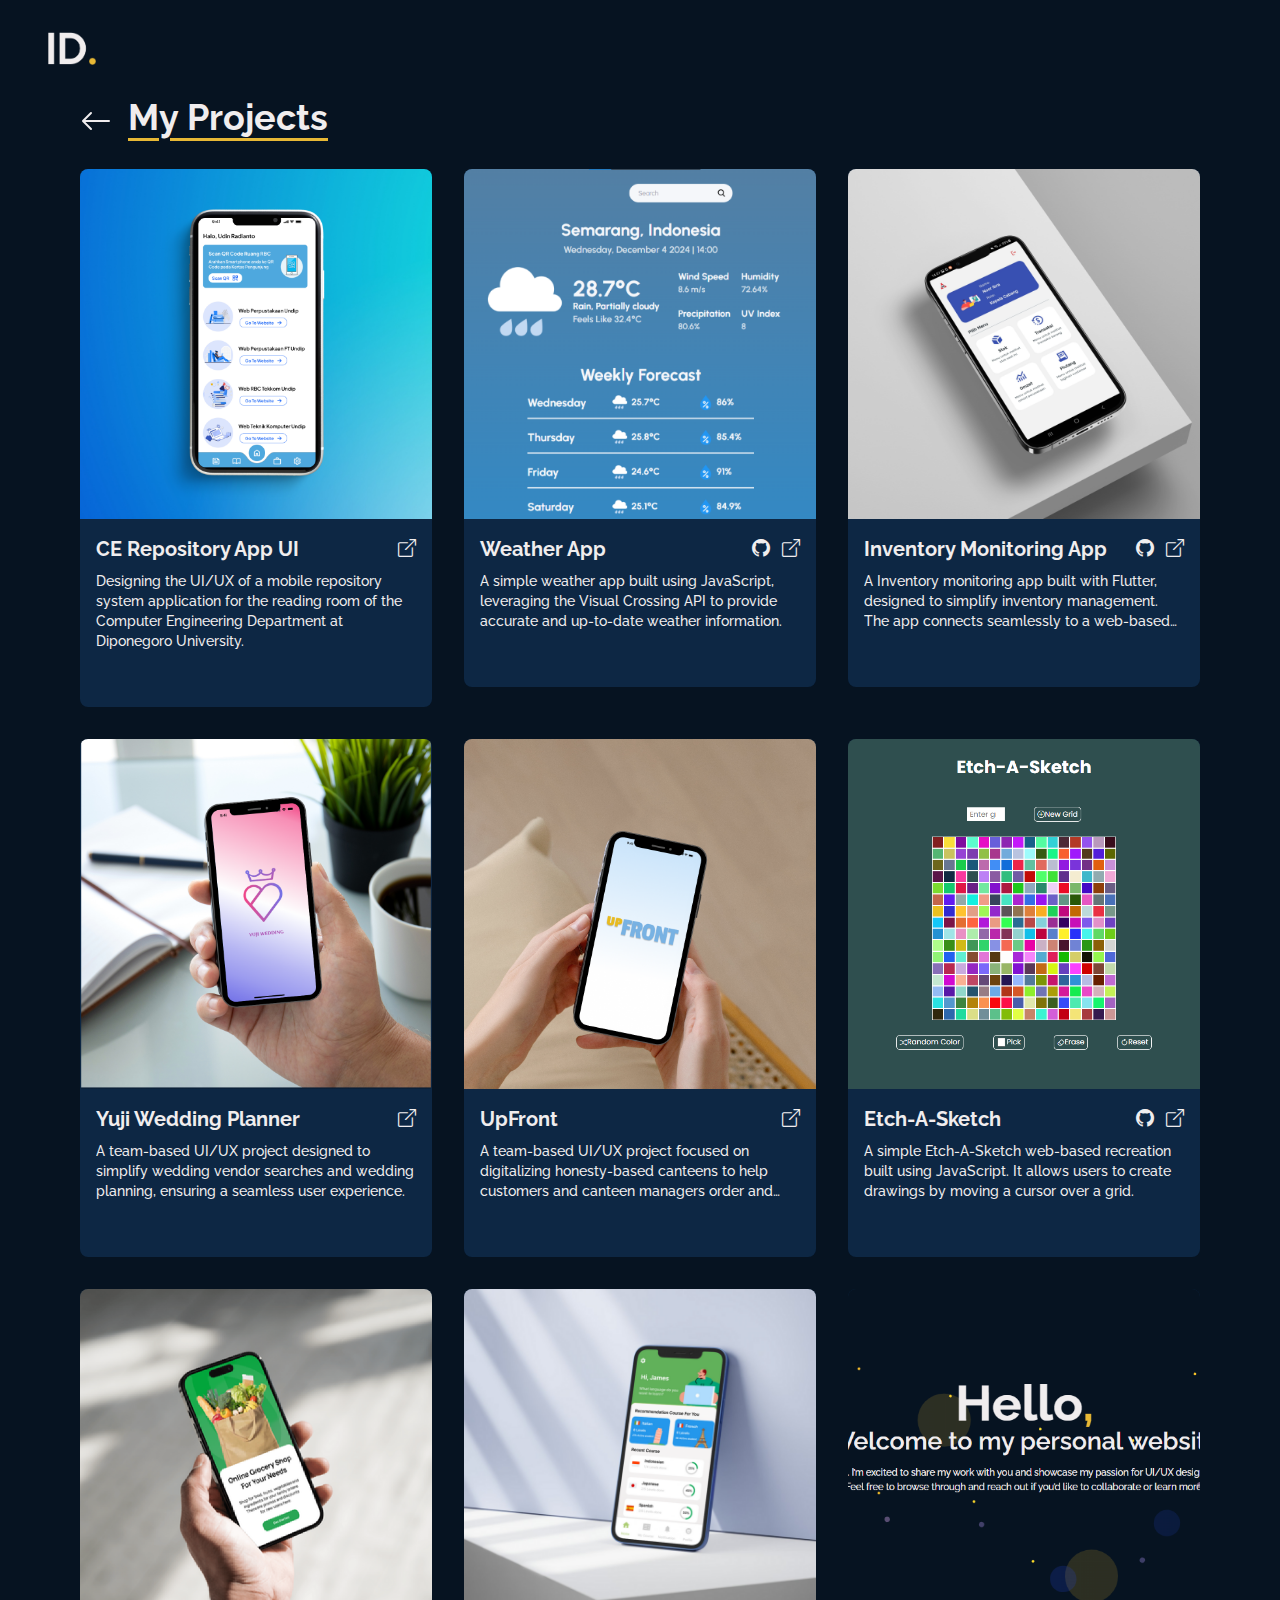
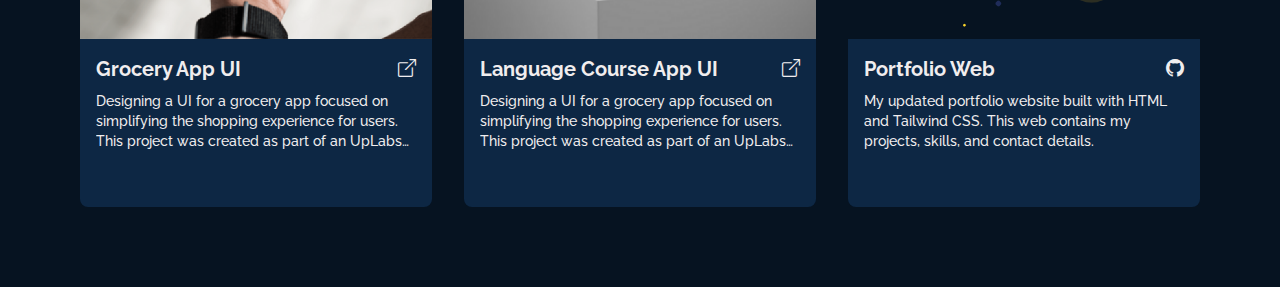
==== projects.html @ 94dba453 "First Commit" ====
<!DOCTYPE html>
<html lang="en">
  <head>
    <meta charset="UTF-8" />
    <meta name="viewport" content="width=device-width, initial-scale=1.0" />
    <title>Ivan D Portfolio</title>
    <link rel="stylesheet" href="output.css" />
    <link rel="icon" type="image/png" sizes="32x32" href="./img/favicon.ico" />
    <link
      rel="stylesheet"
      href="https://cdn.jsdelivr.net/npm/bootstrap-icons@1.11.3/font/bootstrap-icons.min.css"
    />
  </head>
  <body class="bg-black-pearl text-sm md:text-lg font-raleway mb-20 p-0">
    <header class="pt-8 pb-8 pl-12 pr-12 bg-transparent">
      <a href="template.html"
        ><img src="./img/logo.png" width="48" height="48" alt=""
      /></a>
    </header>
    <main>
      <div class="flex flex-col justify-center text-white mx-6 sm:mx-20">
        <div class="flex flex-wrap gap-4">
          <a href="template.html">
            <svg
              xmlns="http://www.w3.org/2000/svg"
              width="30"
              height="30"
              fill="currentColor"
              class="bi bi-arrow-left mt-2 hover:fill-yellow-default w-5 h-5 sm:w-8 sm:h-8"
              viewBox="0 0 16 16"
            >
              <path
                fill-rule="evenodd"
                d="M15 8a.5.5 0 0 0-.5-.5H2.707l3.147-3.146a.5.5 0 1 0-.708-.708l-4 4a.5.5 0 0 0 0 .708l4 4a.5.5 0 0 0 .708-.708L2.707 8.5H14.5A.5.5 0 0 0 15 8"
              />
            </svg>
          </a>
          <h2
            class="text-2xl md:text-4xl font-bold underline underline-offset-[6px] md:underline-offset-8 decoration-yellow-default text-start mb-8"
          >
            My Projects
          </h2>
        </div>
        <div class="grid grid-cols-autofill gap-8" id="projects-layout">
          <div
            class="bg-blue-pearl rounded-lg flex flex-col min-w-fit h-fit transform transition duration-300 hover:scale-110"
            id="projects-box"
          >
            <img
              src="img/repository.png"
              alt=""
              class="w-full h-[350px] object-cover block rounded-t-lg"
            />
            <div class="p-4" id="info">
              <div class="flex flex-row justify-between">
                <h3 class="text-xl font-bold mb-2">CE Repository App UI</h3>
                <a href="https://tinyurl.com/bdhr8zuj" target="_blank"
                  ><i class="bi bi-box-arrow-up-right"></i
                ></a>
              </div>
              <p class="text-sm font-medium line-clamp-4 mb-4">
                Designing the UI/UX of a mobile repository system application
                for the reading room of the Computer Engineering Department at
                Diponegoro University.
              </p>
              <div class="flex flex-wrap justify-start gap-2">
                <img
                  src="https://img.shields.io/badge/Figma-F24E1E?style=for-the-badge&logo=figma&logoColor=white"
                  alt=""
                  class="h-6"
                />
              </div>
            </div>
          </div>
          <div
            class="bg-blue-pearl rounded-lg flex flex-col min-w-fit h-fit transform transition duration-300 hover:scale-110"
            id="projects-box"
          >
            <img
              src="img/weather_app.png"
              alt=""
              class="w-full h-[350px] object-cover block rounded-t-lg"
            />
            <div class="p-4" id="info">
              <div class="flex flex-row justify-between">
                <h3 class="text-xl font-bold mb-2">Weather App</h3>
                <div class="flex flex-wrap justify-end gap-3">
                  <a
                    href="https://github.com/ivand38/js-weather-app"
                    target="_blank"
                    ><i class="bi bi-github"></i
                  ></a>
                  <a
                    href="https://ivand38.github.io/js-weather-app/"
                    target="_blank"
                    ><i class="bi bi-box-arrow-up-right"></i
                  ></a>
                </div>
              </div>
              <p class="text-sm font-medium line-clamp-4 mb-4">
                A simple weather app built using JavaScript, leveraging the
                Visual Crossing API to provide accurate and up-to-date weather
                information.
              </p>
              <div class="flex flex-wrap justify-start gap-2">
                <img
                  src="https://img.shields.io/badge/HTML-e34c26?style=for-the-badge&logo=html5&logoColor=white"
                  alt=""
                  class="h-6"
                />
                <img
                  src="https://img.shields.io/badge/Tailwind-06B6D4?style=for-the-badge&logo=tailwind-css&logoColor=white"
                  alt=""
                  class="h-6"
                />
                <img
                  src="https://img.shields.io/badge/JavaScript-323330?style=for-the-badge&logo=javascript&logoColor=F7DF1E"
                  alt=""
                  class="h-6"
                />
              </div>
            </div>
          </div>
          <div
            class="bg-blue-pearl rounded-lg flex flex-col min-w-fit h-fit transform transition duration-300 hover:scale-110"
            id="projects-box"
          >
            <img
              src="img/stock.png"
              alt=""
              class="w-full h-[350px] object-cover block rounded-t-lg"
            />
            <div class="p-4" id="info">
              <div class="flex flex-row justify-between">
                <h3 class="text-xl font-bold mb-2">Inventory Monitoring App</h3>
                <div class="flex flex-wrap justify-end gap-3">
                  <a
                    href="https://github.com/ivand38/SMP_Pemantauan_Stok"
                    target="_blank"
                    ><i class="bi bi-github"></i
                  ></a>
                  <a
                    href="https://www.youtube.com/watch?v=ihWldqCm1bw"
                    target="_blank"
                    ><i class="bi bi-box-arrow-up-right"></i
                  ></a>
                </div>
              </div>
              <p class="text-sm font-medium line-clamp-3 mb-4">
                A Inventory monitoring app built with Flutter, designed to
                simplify inventory management. The app connects seamlessly to a
                web-based API.
              </p>
              <div class="flex flex-row justify-between">
                <div class="flex flex-row gap-2">
                  <img
                    src="https://img.shields.io/badge/Flutter-02569B?style=for-the-badge&logo=flutter&logoColor=white"
                    alt=""
                    class="h-6"
                  />
                </div>
              </div>
            </div>
          </div>
          <div
            class="bg-blue-pearl rounded-lg flex flex-col min-w-fit h-fit transform transition duration-300 hover:scale-110"
            id="projects-box"
          >
            <img
              src="img/yuji.png"
              alt=""
              class="w-full h-[350px] object-cover block rounded-t-lg"
            />
            <div class="p-4" id="info">
              <div class="flex flex-row justify-between">
                <h3 class="text-xl font-bold mb-2">Yuji Wedding Planner</h3>
                <a href="https://tinyurl.com/mvcdhwk4" target="_blank"
                  ><i class="bi bi-box-arrow-up-right"></i
                ></a>
              </div>
              <p class="text-sm font-medium line-clamp-3 mb-4">
                A team-based UI/UX project designed to simplify wedding vendor
                searches and wedding planning, ensuring a seamless user
                experience.
              </p>
              <div class="flex flex-wrap justify-start gap-2">
                <img
                  src="https://img.shields.io/badge/Figma-F24E1E?style=for-the-badge&logo=figma&logoColor=white"
                  alt=""
                  class="h-6"
                />
              </div>
            </div>
          </div>
          <div
            class="bg-blue-pearl rounded-lg flex flex-col min-w-fit h-fit transform transition duration-300 hover:scale-110"
            id="projects-box"
          >
            <img
              src="img/upfront.png"
              alt=""
              class="w-full h-[350px] object-cover block rounded-t-lg"
            />
            <div class="p-4" id="info">
              <div class="flex flex-row justify-between">
                <h3 class="text-xl font-bold mb-2">UpFront</h3>
                <a href="https://tinyurl.com/px4zyztt" target="_blank"
                  ><i class="bi bi-box-arrow-up-right"></i
                ></a>
              </div>
              <p class="text-sm font-medium line-clamp-3 mb-4">
                A team-based UI/UX project focused on digitalizing honesty-based
                canteens to help customers and canteen managers order and manage
                the canteen.
              </p>
              <div class="flex flex-wrap justify-start gap-2">
                <img
                  src="https://img.shields.io/badge/Figma-F24E1E?style=for-the-badge&logo=figma&logoColor=white"
                  alt=""
                  class="h-6"
                />
              </div>
            </div>
          </div>
          <div
            class="bg-blue-pearl rounded-lg flex flex-col min-w-fit h-fit transform transition duration-300 hover:scale-110"
            id="projects-box"
          >
            <img
              src="img/etch-sketch.png"
              alt=""
              class="w-full h-[350px] object-cover block rounded-t-lg"
            />
            <div class="p-4" id="info">
              <div class="flex flex-row justify-between">
                <h3 class="text-xl font-bold mb-2">Etch-A-Sketch</h3>
                <div class="flex flex-wrap justify-end gap-3">
                  <a
                    href="https://github.com/ivand38/js-etch-a-sketch"
                    target="_blank"
                    ><i class="bi bi-github"></i
                  ></a>
                  <a
                    href="https://ivand38.github.io/js-etch-a-sketch/"
                    target="_blank"
                    ><i class="bi bi-box-arrow-up-right"></i
                  ></a>
                </div>
              </div>
              <p class="text-sm font-medium line-clamp-3 mb-4">
                A simple Etch-A-Sketch web-based recreation built using
                JavaScript. It allows users to create drawings by moving a
                cursor over a grid.
              </p>
              <div class="flex flex-wrap justify-start gap-2">
                <img
                  src="https://img.shields.io/badge/HTML-e34c26?style=for-the-badge&logo=html5&logoColor=white"
                  alt=""
                  class="h-6"
                />
                <img
                  src="https://img.shields.io/badge/CSS-563d7c?&style=for-the-badge&logo=css3&logoColor=white"
                  alt=""
                  class="h-6"
                />
                <img
                  src="https://img.shields.io/badge/JavaScript-323330?style=for-the-badge&logo=javascript&logoColor=F7DF1E"
                  alt=""
                  class="h-6"
                />
              </div>
            </div>
          </div>
          <div
            class="bg-blue-pearl rounded-lg flex flex-col min-w-fit h-fit transform transition duration-300 hover:scale-110"
            id="projects-box"
          >
            <img
              src="img/grocery.png"
              alt=""
              class="w-full h-[350px] object-cover block rounded-t-lg"
            />
            <div class="p-4" id="info">
              <div class="flex flex-row justify-between">
                <h3 class="text-xl font-bold mb-2">Grocery App UI</h3>
                <a href="https://tinyurl.com/3nmecbmp" target="_blank"
                  ><i class="bi bi-box-arrow-up-right"></i
                ></a>
              </div>
              <p class="text-sm font-medium line-clamp-3 mb-4">
                Designing a UI for a grocery app focused on simplifying the
                shopping experience for users. This project was created as part
                of an UpLabs Challenge.
              </p>
              <div class="flex flex-wrap justify-start gap-2">
                <img
                  src="https://img.shields.io/badge/Figma-F24E1E?style=for-the-badge&logo=figma&logoColor=white"
                  alt=""
                  class="h-6"
                />
              </div>
            </div>
          </div>
          <div
            class="bg-blue-pearl rounded-lg flex flex-col min-w-fit h-fit transform transition duration-300 hover:scale-110"
            id="projects-box"
          >
            <img
              src="img/lang-course.png"
              alt=""
              class="w-full h-[350px] object-cover block rounded-t-lg"
            />
            <div class="p-4" id="info">
              <div class="flex flex-row justify-between">
                <h3 class="text-xl font-bold mb-2">Language Course App UI</h3>
                <a href="https://tinyurl.com/ycxbpkht" target="_blank"
                  ><i class="bi bi-box-arrow-up-right"></i
                ></a>
              </div>
              <p class="text-sm font-medium line-clamp-3 mb-4">
                Designing a UI for a grocery app focused on simplifying the
                shopping experience for users. This project was created as part
                of an UpLabs Challenge.
              </p>
              <div class="flex flex-wrap justify-start gap-2">
                <img
                  src="https://img.shields.io/badge/Figma-F24E1E?style=for-the-badge&logo=figma&logoColor=white"
                  alt=""
                  class="h-6"
                />
              </div>
            </div>
          </div>
          <div
            class="bg-blue-pearl rounded-lg flex flex-col min-w-fit h-fit transform transition duration-300 hover:scale-110"
            id="projects-box"
          >
            <img
              src="img/portfolio.png"
              alt=""
              class="w-full h-[350px] object-cover block rounded-t-lg"
            />
            <div class="p-4" id="info">
              <div class="flex flex-row justify-between">
                <h3 class="text-xl font-bold mb-2">Portfolio Web</h3>
                <div class="flex flex-wrap justify-end gap-3">
                  <a href="https://github.com/ivand38/portfolio" target="_blank"
                    ><i class="bi bi-github"></i
                  ></a>
                </div>
              </div>
              <p class="text-sm font-medium line-clamp-4 mb-4">
                My updated portfolio website built with HTML and Tailwind CSS.
                This web contains my projects, skills, and contact details.
              </p>
              <div class="flex flex-wrap justify-start gap-2">
                <img
                  src="https://img.shields.io/badge/HTML-e34c26?style=for-the-badge&logo=html5&logoColor=white"
                  alt=""
                  class="h-6"
                />
                <img
                  src="https://img.shields.io/badge/Tailwind-06B6D4?style=for-the-badge&logo=tailwind-css&logoColor=white"
                  alt=""
                  class="h-6"
                />
              </div>
            </div>
          </div>
        </div>
      </div>
    </main>
  </body>
</html>
---- output.css ----
@font-face {
  /* https://fonts.google.com/specimen/Montserrat */

  font-family: "Raleway";

  src: url(./font/Raleway.ttf) format("TrueType");
}

*, ::before, ::after {
  --tw-border-spacing-x: 0;
  --tw-border-spacing-y: 0;
  --tw-translate-x: 0;
  --tw-translate-y: 0;
  --tw-rotate: 0;
  --tw-skew-x: 0;
  --tw-skew-y: 0;
  --tw-scale-x: 1;
  --tw-scale-y: 1;
  --tw-pan-x:  ;
  --tw-pan-y:  ;
  --tw-pinch-zoom:  ;
  --tw-scroll-snap-strictness: proximity;
  --tw-gradient-from-position:  ;
  --tw-gradient-via-position:  ;
  --tw-gradient-to-position:  ;
  --tw-ordinal:  ;
  --tw-slashed-zero:  ;
  --tw-numeric-figure:  ;
  --tw-numeric-spacing:  ;
  --tw-numeric-fraction:  ;
  --tw-ring-inset:  ;
  --tw-ring-offset-width: 0px;
  --tw-ring-offset-color: #fff;
  --tw-ring-color: rgb(59 130 246 / 0.5);
  --tw-ring-offset-shadow: 0 0 #0000;
  --tw-ring-shadow: 0 0 #0000;
  --tw-shadow: 0 0 #0000;
  --tw-shadow-colored: 0 0 #0000;
  --tw-blur:  ;
  --tw-brightness:  ;
  --tw-contrast:  ;
  --tw-grayscale:  ;
  --tw-hue-rotate:  ;
  --tw-invert:  ;
  --tw-saturate:  ;
  --tw-sepia:  ;
  --tw-drop-shadow:  ;
  --tw-backdrop-blur:  ;
  --tw-backdrop-brightness:  ;
  --tw-backdrop-contrast:  ;
  --tw-backdrop-grayscale:  ;
  --tw-backdrop-hue-rotate:  ;
  --tw-backdrop-invert:  ;
  --tw-backdrop-opacity:  ;
  --tw-backdrop-saturate:  ;
  --tw-backdrop-sepia:  ;
  --tw-contain-size:  ;
  --tw-contain-layout:  ;
  --tw-contain-paint:  ;
  --tw-contain-style:  ;
}

::backdrop {
  --tw-border-spacing-x: 0;
  --tw-border-spacing-y: 0;
  --tw-translate-x: 0;
  --tw-translate-y: 0;
  --tw-rotate: 0;
  --tw-skew-x: 0;
  --tw-skew-y: 0;
  --tw-scale-x: 1;
  --tw-scale-y: 1;
  --tw-pan-x:  ;
  --tw-pan-y:  ;
  --tw-pinch-zoom:  ;
  --tw-scroll-snap-strictness: proximity;
  --tw-gradient-from-position:  ;
  --tw-gradient-via-position:  ;
  --tw-gradient-to-position:  ;
  --tw-ordinal:  ;
  --tw-slashed-zero:  ;
  --tw-numeric-figure:  ;
  --tw-numeric-spacing:  ;
  --tw-numeric-fraction:  ;
  --tw-ring-inset:  ;
  --tw-ring-offset-width: 0px;
  --tw-ring-offset-color: #fff;
  --tw-ring-color: rgb(59 130 246 / 0.5);
  --tw-ring-offset-shadow: 0 0 #0000;
  --tw-ring-shadow: 0 0 #0000;
  --tw-shadow: 0 0 #0000;
  --tw-shadow-colored: 0 0 #0000;
  --tw-blur:  ;
  --tw-brightness:  ;
  --tw-contrast:  ;
  --tw-grayscale:  ;
  --tw-hue-rotate:  ;
  --tw-invert:  ;
  --tw-saturate:  ;
  --tw-sepia:  ;
  --tw-drop-shadow:  ;
  --tw-backdrop-blur:  ;
  --tw-backdrop-brightness:  ;
  --tw-backdrop-contrast:  ;
  --tw-backdrop-grayscale:  ;
  --tw-backdrop-hue-rotate:  ;
  --tw-backdrop-invert:  ;
  --tw-backdrop-opacity:  ;
  --tw-backdrop-saturate:  ;
  --tw-backdrop-sepia:  ;
  --tw-contain-size:  ;
  --tw-contain-layout:  ;
  --tw-contain-paint:  ;
  --tw-contain-style:  ;
}

/* ! tailwindcss v3.4.14 | MIT License | https://tailwindcss.com */

/*
1. Prevent padding and border from affecting element width. (https://github.com/mozdevs/cssremedy/issues/4)
2. Allow adding a border to an element by just adding a border-width. (https://github.com/tailwindcss/tailwindcss/pull/116)
*/

*,
::before,
::after {
  box-sizing: border-box;
  /* 1 */
  border-width: 0;
  /* 2 */
  border-style: solid;
  /* 2 */
  border-color: currentColor;
  /* 2 */
}

::before,
::after {
  --tw-content: '';
}

/*
1. Use a consistent sensible line-height in all browsers.
2. Prevent adjustments of font size after orientation changes in iOS.
3. Use a more readable tab size.
4. Use the user's configured `sans` font-family by default.
5. Use the user's configured `sans` font-feature-settings by default.
6. Use the user's configured `sans` font-variation-settings by default.
7. Disable tap highlights on iOS
*/

html,
:host {
  line-height: 1.5;
  /* 1 */
  -webkit-text-size-adjust: 100%;
  /* 2 */
  -moz-tab-size: 4;
  /* 3 */
  -o-tab-size: 4;
     tab-size: 4;
  /* 3 */
  font-family: ui-sans-serif, system-ui, sans-serif, "Apple Color Emoji", "Segoe UI Emoji", "Segoe UI Symbol", "Noto Color Emoji";
  /* 4 */
  font-feature-settings: normal;
  /* 5 */
  font-variation-settings: normal;
  /* 6 */
  -webkit-tap-highlight-color: transparent;
  /* 7 */
}

/*
1. Remove the margin in all browsers.
2. Inherit line-height from `html` so users can set them as a class directly on the `html` element.
*/

body {
  margin: 0;
  /* 1 */
  line-height: inherit;
  /* 2 */
}

/*
1. Add the correct height in Firefox.
2. Correct the inheritance of border color in Firefox. (https://bugzilla.mozilla.org/show_bug.cgi?id=190655)
3. Ensure horizontal rules are visible by default.
*/

hr {
  height: 0;
  /* 1 */
  color: inherit;
  /* 2 */
  border-top-width: 1px;
  /* 3 */
}

/*
Add the correct text decoration in Chrome, Edge, and Safari.
*/

abbr:where([title]) {
  -webkit-text-decoration: underline dotted;
          text-decoration: underline dotted;
}

/*
Remove the default font size and weight for headings.
*/

h1,
h2,
h3,
h4,
h5,
h6 {
  font-size: inherit;
  font-weight: inherit;
}

/*
Reset links to optimize for opt-in styling instead of opt-out.
*/

a {
  color: inherit;
  text-decoration: inherit;
}

/*
Add the correct font weight in Edge and Safari.
*/

b,
strong {
  font-weight: bolder;
}

/*
1. Use the user's configured `mono` font-family by default.
2. Use the user's configured `mono` font-feature-settings by default.
3. Use the user's configured `mono` font-variation-settings by default.
4. Correct the odd `em` font sizing in all browsers.
*/

code,
kbd,
samp,
pre {
  font-family: ui-monospace, SFMono-Regular, Menlo, Monaco, Consolas, "Liberation Mono", "Courier New", monospace;
  /* 1 */
  font-feature-settings: normal;
  /* 2 */
  font-variation-settings: normal;
  /* 3 */
  font-size: 1em;
  /* 4 */
}

/*
Add the correct font size in all browsers.
*/

small {
  font-size: 80%;
}

/*
Prevent `sub` and `sup` elements from affecting the line height in all browsers.
*/

sub,
sup {
  font-size: 75%;
  line-height: 0;
  position: relative;
  vertical-align: baseline;
}

sub {
  bottom: -0.25em;
}

sup {
  top: -0.5em;
}

/*
1. Remove text indentation from table contents in Chrome and Safari. (https://bugs.chromium.org/p/chromium/issues/detail?id=999088, https://bugs.webkit.org/show_bug.cgi?id=201297)
2. Correct table border color inheritance in all Chrome and Safari. (https://bugs.chromium.org/p/chromium/issues/detail?id=935729, https://bugs.webkit.org/show_bug.cgi?id=195016)
3. Remove gaps between table borders by default.
*/

table {
  text-indent: 0;
  /* 1 */
  border-color: inherit;
  /* 2 */
  border-collapse: collapse;
  /* 3 */
}

/*
1. Change the font styles in all browsers.
2. Remove the margin in Firefox and Safari.
3. Remove default padding in all browsers.
*/

button,
input,
optgroup,
select,
textarea {
  font-family: inherit;
  /* 1 */
  font-feature-settings: inherit;
  /* 1 */
  font-variation-settings: inherit;
  /* 1 */
  font-size: 100%;
  /* 1 */
  font-weight: inherit;
  /* 1 */
  line-height: inherit;
  /* 1 */
  letter-spacing: inherit;
  /* 1 */
  color: inherit;
  /* 1 */
  margin: 0;
  /* 2 */
  padding: 0;
  /* 3 */
}

/*
Remove the inheritance of text transform in Edge and Firefox.
*/

button,
select {
  text-transform: none;
}

/*
1. Correct the inability to style clickable types in iOS and Safari.
2. Remove default button styles.
*/

button,
input:where([type='button']),
input:where([type='reset']),
input:where([type='submit']) {
  -webkit-appearance: button;
  /* 1 */
  background-color: transparent;
  /* 2 */
  background-image: none;
  /* 2 */
}

/*
Use the modern Firefox focus style for all focusable elements.
*/

:-moz-focusring {
  outline: auto;
}

/*
Remove the additional `:invalid` styles in Firefox. (https://github.com/mozilla/gecko-dev/blob/2f9eacd9d3d995c937b4251a5557d95d494c9be1/layout/style/res/forms.css#L728-L737)
*/

:-moz-ui-invalid {
  box-shadow: none;
}

/*
Add the correct vertical alignment in Chrome and Firefox.
*/

progress {
  vertical-align: baseline;
}

/*
Correct the cursor style of increment and decrement buttons in Safari.
*/

::-webkit-inner-spin-button,
::-webkit-outer-spin-button {
  height: auto;
}

/*
1. Correct the odd appearance in Chrome and Safari.
2. Correct the outline style in Safari.
*/

[type='search'] {
  -webkit-appearance: textfield;
  /* 1 */
  outline-offset: -2px;
  /* 2 */
}

/*
Remove the inner padding in Chrome and Safari on macOS.
*/

::-webkit-search-decoration {
  -webkit-appearance: none;
}

/*
1. Correct the inability to style clickable types in iOS and Safari.
2. Change font properties to `inherit` in Safari.
*/

::-webkit-file-upload-button {
  -webkit-appearance: button;
  /* 1 */
  font: inherit;
  /* 2 */
}

/*
Add the correct display in Chrome and Safari.
*/

summary {
  display: list-item;
}

/*
Removes the default spacing and border for appropriate elements.
*/

blockquote,
dl,
dd,
h1,
h2,
h3,
h4,
h5,
h6,
hr,
figure,
p,
pre {
  margin: 0;
}

fieldset {
  margin: 0;
  padding: 0;
}

legend {
  padding: 0;
}

ol,
ul,
menu {
  list-style: none;
  margin: 0;
  padding: 0;
}

/*
Reset default styling for dialogs.
*/

dialog {
  padding: 0;
}

/*
Prevent resizing textareas horizontally by default.
*/

textarea {
  resize: vertical;
}

/*
1. Reset the default placeholder opacity in Firefox. (https://github.com/tailwindlabs/tailwindcss/issues/3300)
2. Set the default placeholder color to the user's configured gray 400 color.
*/

input::-moz-placeholder, textarea::-moz-placeholder {
  opacity: 1;
  /* 1 */
  color: #9ca3af;
  /* 2 */
}

input::placeholder,
textarea::placeholder {
  opacity: 1;
  /* 1 */
  color: #9ca3af;
  /* 2 */
}

/*
Set the default cursor for buttons.
*/

button,
[role="button"] {
  cursor: pointer;
}

/*
Make sure disabled buttons don't get the pointer cursor.
*/

:disabled {
  cursor: default;
}

/*
1. Make replaced elements `display: block` by default. (https://github.com/mozdevs/cssremedy/issues/14)
2. Add `vertical-align: middle` to align replaced elements more sensibly by default. (https://github.com/jensimmons/cssremedy/issues/14#issuecomment-634934210)
   This can trigger a poorly considered lint error in some tools but is included by design.
*/

img,
svg,
video,
canvas,
audio,
iframe,
embed,
object {
  display: block;
  /* 1 */
  vertical-align: middle;
  /* 2 */
}

/*
Constrain images and videos to the parent width and preserve their intrinsic aspect ratio. (https://github.com/mozdevs/cssremedy/issues/14)
*/

img,
video {
  max-width: 100%;
  height: auto;
}

/* Make elements with the HTML hidden attribute stay hidden by default */

[hidden]:where(:not([hidden="until-found"])) {
  display: none;
}

.absolute {
  position: absolute;
}

.relative {
  position: relative;
}

.inset-0 {
  inset: 0px;
}

.mx-20 {
  margin-left: 5rem;
  margin-right: 5rem;
}

.mx-6 {
  margin-left: 1.5rem;
  margin-right: 1.5rem;
}

.my-8 {
  margin-top: 2rem;
  margin-bottom: 2rem;
}

.mb-16 {
  margin-bottom: 4rem;
}

.mb-2 {
  margin-bottom: 0.5rem;
}

.mb-20 {
  margin-bottom: 5rem;
}

.mb-3 {
  margin-bottom: 0.75rem;
}

.mb-4 {
  margin-bottom: 1rem;
}

.mb-6 {
  margin-bottom: 1.5rem;
}

.mb-8 {
  margin-bottom: 2rem;
}

.mr-2 {
  margin-right: 0.5rem;
}

.mt-16 {
  margin-top: 4rem;
}

.mt-2 {
  margin-top: 0.5rem;
}

.mt-8 {
  margin-top: 2rem;
}

.mt-24 {
  margin-top: 6rem;
}

.mt-28 {
  margin-top: 7rem;
}

.mt-40 {
  margin-top: 10rem;
}

.mt-32 {
  margin-top: 8rem;
}

.line-clamp-3 {
  overflow: hidden;
  display: -webkit-box;
  -webkit-box-orient: vertical;
  -webkit-line-clamp: 3;
}

.line-clamp-4 {
  overflow: hidden;
  display: -webkit-box;
  -webkit-box-orient: vertical;
  -webkit-line-clamp: 4;
}

.block {
  display: block;
}

.flex {
  display: flex;
}

.grid {
  display: grid;
}

.h-6 {
  height: 1.5rem;
}

.h-\[125\%\] {
  height: 125%;
}

.h-\[350px\] {
  height: 350px;
}

.h-auto {
  height: auto;
}

.h-fit {
  height: -moz-fit-content;
  height: fit-content;
}

.h-screen {
  height: 100vh;
}

.h-20 {
  height: 5rem;
}

.h-4 {
  height: 1rem;
}

.h-5 {
  height: 1.25rem;
}

.max-h-fit {
  max-height: -moz-fit-content;
  max-height: fit-content;
}

.w-\[60\%\] {
  width: 60%;
}

.w-full {
  width: 100%;
}

.w-screen {
  width: 100vw;
}

.w-20 {
  width: 5rem;
}

.w-4 {
  width: 1rem;
}

.w-5 {
  width: 1.25rem;
}

.min-w-\[350px\] {
  min-width: 350px;
}

.min-w-fit {
  min-width: -moz-fit-content;
  min-width: fit-content;
}

.max-w-fit {
  max-width: -moz-fit-content;
  max-width: fit-content;
}

.transform {
  transform: translate(var(--tw-translate-x), var(--tw-translate-y)) rotate(var(--tw-rotate)) skewX(var(--tw-skew-x)) skewY(var(--tw-skew-y)) scaleX(var(--tw-scale-x)) scaleY(var(--tw-scale-y));
}

.grid-cols-autofill {
  grid-template-columns: repeat(auto-fill, minmax(min(100%, 350px), 1fr));
}

.flex-row {
  flex-direction: row;
}

.flex-col {
  flex-direction: column;
}

.flex-wrap {
  flex-wrap: wrap;
}

.items-start {
  align-items: flex-start;
}

.items-center {
  align-items: center;
}

.justify-start {
  justify-content: flex-start;
}

.justify-end {
  justify-content: flex-end;
}

.justify-center {
  justify-content: center;
}

.justify-between {
  justify-content: space-between;
}

.gap-2 {
  gap: 0.5rem;
}

.gap-3 {
  gap: 0.75rem;
}

.gap-4 {
  gap: 1rem;
}

.gap-8 {
  gap: 2rem;
}

.overflow-x-hidden {
  overflow-x: hidden;
}

.rounded-lg {
  border-radius: 0.5rem;
}

.rounded-l-lg {
  border-top-left-radius: 0.5rem;
  border-bottom-left-radius: 0.5rem;
}

.rounded-t-lg {
  border-top-left-radius: 0.5rem;
  border-top-right-radius: 0.5rem;
}

.rounded-bl-lg {
  border-bottom-left-radius: 0.5rem;
}

.bg-black-pearl {
  --tw-bg-opacity: 1;
  background-color: rgb(6 19 33 / var(--tw-bg-opacity));
}

.bg-blue-pearl {
  --tw-bg-opacity: 1;
  background-color: rgb(13 39 68 / var(--tw-bg-opacity));
}

.bg-blue-pearl\/80 {
  background-color: rgb(13 39 68 / 0.8);
}

.bg-yellow-default {
  --tw-bg-opacity: 1;
  background-color: rgb(231 184 53 / var(--tw-bg-opacity));
}

.object-cover {
  -o-object-fit: cover;
     object-fit: cover;
}

.p-0 {
  padding: 0px;
}

.p-12 {
  padding: 3rem;
}

.p-4 {
  padding: 1rem;
}

.p-6 {
  padding: 1.5rem;
}

.px-6 {
  padding-left: 1.5rem;
  padding-right: 1.5rem;
}

.px-8 {
  padding-left: 2rem;
  padding-right: 2rem;
}

.py-2 {
  padding-top: 0.5rem;
  padding-bottom: 0.5rem;
}

.py-5 {
  padding-top: 1.25rem;
  padding-bottom: 1.25rem;
}

.pb-8 {
  padding-bottom: 2rem;
}

.pl-12 {
  padding-left: 3rem;
}

.pr-12 {
  padding-right: 3rem;
}

.pt-8 {
  padding-top: 2rem;
}

.text-center {
  text-align: center;
}

.text-justify {
  text-align: justify;
}

.text-start {
  text-align: start;
}

.font-raleway {
  font-family: Raleway, sans-serif;
}

.text-2xl {
  font-size: 1.5rem;
  line-height: 2rem;
}

.text-4xl {
  font-size: 2.25rem;
  line-height: 2.5rem;
}

.text-base {
  font-size: 1rem;
  line-height: 1.5rem;
}

.text-sm {
  font-size: 0.875rem;
  line-height: 1.25rem;
}

.text-xl {
  font-size: 1.25rem;
  line-height: 1.75rem;
}

.text-xs {
  font-size: 0.75rem;
  line-height: 1rem;
}

.text-lg {
  font-size: 1.125rem;
  line-height: 1.75rem;
}

.font-bold {
  font-weight: 700;
}

.font-medium {
  font-weight: 500;
}

.font-semibold {
  font-weight: 600;
}

.text-black-pearl {
  --tw-text-opacity: 1;
  color: rgb(6 19 33 / var(--tw-text-opacity));
}

.text-white {
  --tw-text-opacity: 1;
  color: rgb(240 237 238 / var(--tw-text-opacity));
}

.text-yellow-default {
  --tw-text-opacity: 1;
  color: rgb(231 184 53 / var(--tw-text-opacity));
}

.underline {
  text-decoration-line: underline;
}

.decoration-yellow-default {
  text-decoration-color: #e7b835;
}

.underline-offset-4 {
  text-underline-offset: 4px;
}

.underline-offset-\[10px\] {
  text-underline-offset: 10px;
}

.underline-offset-\[6px\] {
  text-underline-offset: 6px;
}

.transition {
  transition-property: color, background-color, border-color, text-decoration-color, fill, stroke, opacity, box-shadow, transform, filter, -webkit-backdrop-filter;
  transition-property: color, background-color, border-color, text-decoration-color, fill, stroke, opacity, box-shadow, transform, filter, backdrop-filter;
  transition-property: color, background-color, border-color, text-decoration-color, fill, stroke, opacity, box-shadow, transform, filter, backdrop-filter, -webkit-backdrop-filter;
  transition-timing-function: cubic-bezier(0.4, 0, 0.2, 1);
  transition-duration: 150ms;
}

.duration-300 {
  transition-duration: 300ms;
}

.hover\:scale-110:hover {
  --tw-scale-x: 1.1;
  --tw-scale-y: 1.1;
  transform: translate(var(--tw-translate-x), var(--tw-translate-y)) rotate(var(--tw-rotate)) skewX(var(--tw-skew-x)) skewY(var(--tw-skew-y)) scaleX(var(--tw-scale-x)) scaleY(var(--tw-scale-y));
}

.hover\:fill-yellow-default:hover {
  fill: #e7b835;
}

.hover\:text-yellow-default:hover {
  --tw-text-opacity: 1;
  color: rgb(231 184 53 / var(--tw-text-opacity));
}

@media (min-width: 640px) {
  .sm\:mx-20 {
    margin-left: 5rem;
    margin-right: 5rem;
  }

  .sm\:mx-6 {
    margin-left: 1.5rem;
    margin-right: 1.5rem;
  }

  .sm\:mt-16 {
    margin-top: 4rem;
  }

  .sm\:mb-3 {
    margin-bottom: 0.75rem;
  }

  .sm\:mt-32 {
    margin-top: 8rem;
  }

  .sm\:mt-24 {
    margin-top: 6rem;
  }

  .sm\:h-8 {
    height: 2rem;
  }

  .sm\:w-8 {
    width: 2rem;
  }

  .sm\:max-w-screen-sm {
    max-width: 640px;
  }

  .sm\:pt-12 {
    padding-top: 3rem;
  }

  .sm\:text-lg {
    font-size: 1.125rem;
    line-height: 1.75rem;
  }

  .sm\:text-2xl {
    font-size: 1.5rem;
    line-height: 2rem;
  }

  .sm\:text-4xl {
    font-size: 2.25rem;
    line-height: 2.5rem;
  }
}

@media (min-width: 768px) {
  .md\:mx-8 {
    margin-left: 2rem;
    margin-right: 2rem;
  }

  .md\:mb-6 {
    margin-bottom: 1.5rem;
  }

  .md\:mb-8 {
    margin-bottom: 2rem;
  }

  .md\:mt-24 {
    margin-top: 6rem;
  }

  .md\:mt-28 {
    margin-top: 7rem;
  }

  .md\:mt-32 {
    margin-top: 8rem;
  }

  .md\:h-full {
    height: 100%;
  }

  .md\:max-w-screen-md {
    max-width: 768px;
  }

  .md\:px-24 {
    padding-left: 6rem;
    padding-right: 6rem;
  }

  .md\:pt-20 {
    padding-top: 5rem;
  }

  .md\:pt-16 {
    padding-top: 4rem;
  }

  .md\:text-2xl {
    font-size: 1.5rem;
    line-height: 2rem;
  }

  .md\:text-4xl {
    font-size: 2.25rem;
    line-height: 2.5rem;
  }

  .md\:text-5xl {
    font-size: 3rem;
    line-height: 1;
  }

  .md\:text-8xl {
    font-size: 6rem;
    line-height: 1;
  }

  .md\:text-lg {
    font-size: 1.125rem;
    line-height: 1.75rem;
  }

  .md\:text-xl {
    font-size: 1.25rem;
    line-height: 1.75rem;
  }

  .md\:text-6xl {
    font-size: 3.75rem;
    line-height: 1;
  }

  .md\:underline-offset-8 {
    text-underline-offset: 8px;
  }
}

@media (min-width: 1024px) {
  .lg\:mt-24 {
    margin-top: 6rem;
  }

  .lg\:mt-12 {
    margin-top: 3rem;
  }

  .lg\:w-80 {
    width: 20rem;
  }

  .lg\:max-w-screen-lg {
    max-width: 1024px;
  }

  .lg\:flex-row {
    flex-direction: row;
  }

  .lg\:pt-20 {
    padding-top: 5rem;
  }

  .lg\:text-8xl {
    font-size: 6rem;
    line-height: 1;
  }

  .lg\:text-6xl {
    font-size: 3.75rem;
    line-height: 1;
  }

  .lg\:text-5xl {
    font-size: 3rem;
    line-height: 1;
  }
}

@media (min-width: 1280px) {
  .xl\:max-w-screen-xl {
    max-width: 1280px;
  }
}
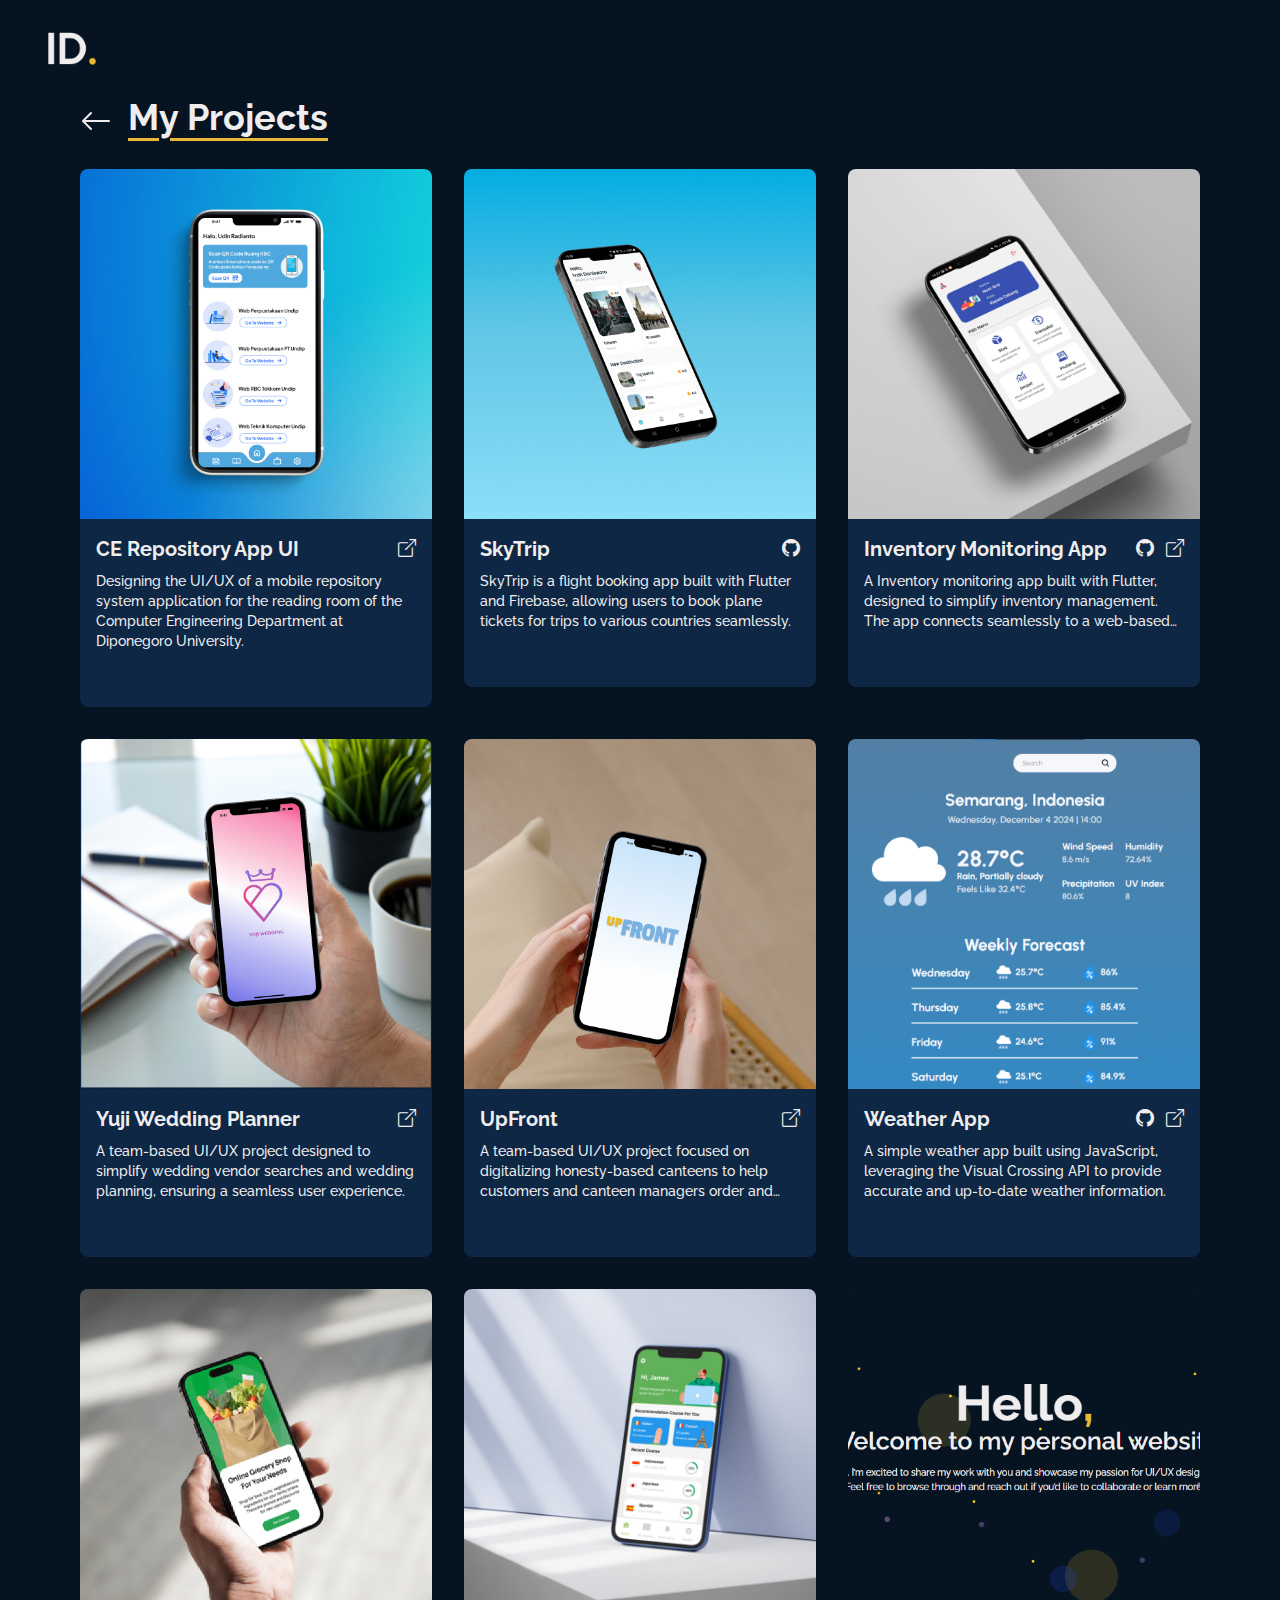
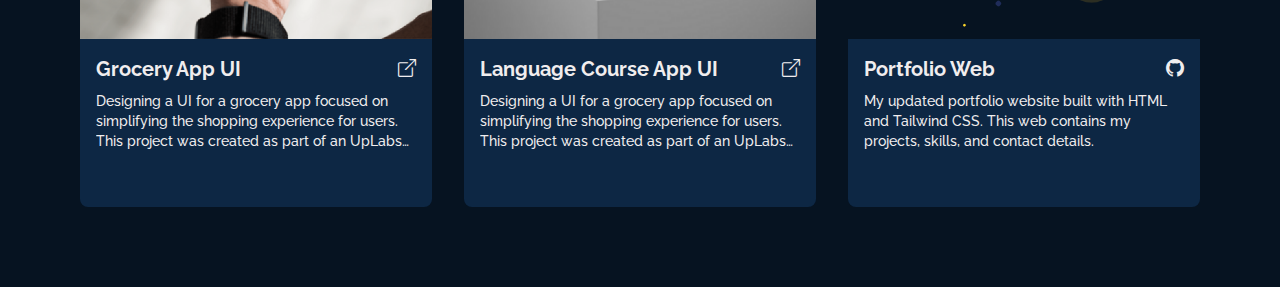
==== commit c85f6f91: "Updated" ====
--- a/projects.html
+++ b/projects.html
@@ -13,14 +13,14 @@
   </head>
   <body class="bg-black-pearl text-sm md:text-lg font-raleway mb-20 p-0">
     <header class="pt-8 pb-8 pl-12 pr-12 bg-transparent">
-      <a href="template.html"
+      <a href="index.html"
         ><img src="./img/logo.png" width="48" height="48" alt=""
       /></a>
     </header>
     <main>
       <div class="flex flex-col justify-center text-white mx-6 sm:mx-20">
         <div class="flex flex-wrap gap-4">
-          <a href="template.html">
+          <a href="index.html">
             <svg
               xmlns="http://www.w3.org/2000/svg"
               width="30"
@@ -77,6 +77,144 @@
             id="projects-box"
           >
             <img
+              src="img/skytrip.png"
+              alt=""
+              class="w-full h-[350px] object-cover block rounded-t-lg"
+            />
+            <div class="p-4" id="info">
+              <div class="flex flex-row justify-between">
+                <h3 class="text-xl font-bold mb-2">SkyTrip</h3>
+                <div class="flex flex-wrap justify-end gap-3">
+                  <a href="https://github.com/ivand38/SkyTrip" target="_blank"
+                    ><i class="bi bi-github"></i
+                  ></a>
+                </div>
+              </div>
+              <p class="text-sm font-medium line-clamp-4 mb-4">
+                SkyTrip is a flight booking app built with Flutter and Firebase,
+                allowing users to book plane tickets for trips to various
+                countries seamlessly.
+              </p>
+              <div class="flex flex-wrap justify-start gap-2">
+                <img
+                  src="https://img.shields.io/badge/Flutter-02569B?style=for-the-badge&logo=flutter&logoColor=white"
+                  alt=""
+                  class="h-6"
+                />
+                <img
+                  src="https://img.shields.io/badge/firebase-ff9100?style=for-the-badge&logo=firebase&logoColor=white"
+                  alt=""
+                  class="h-6"
+                />
+              </div>
+            </div>
+          </div>
+          <div
+            class="bg-blue-pearl rounded-lg flex flex-col min-w-fit h-fit transform transition duration-300 hover:scale-110"
+            id="projects-box"
+          >
+            <img
+              src="img/stock.png"
+              alt=""
+              class="w-full h-[350px] object-cover block rounded-t-lg"
+            />
+            <div class="p-4" id="info">
+              <div class="flex flex-row justify-between">
+                <h3 class="text-xl font-bold mb-2">Inventory Monitoring App</h3>
+                <div class="flex flex-wrap justify-end gap-3">
+                  <a
+                    href="https://github.com/ivand38/SMP_Pemantauan_Stok"
+                    target="_blank"
+                    ><i class="bi bi-github"></i
+                  ></a>
+                  <a
+                    href="https://www.youtube.com/watch?v=ihWldqCm1bw"
+                    target="_blank"
+                    ><i class="bi bi-box-arrow-up-right"></i
+                  ></a>
+                </div>
+              </div>
+              <p class="text-sm font-medium line-clamp-3 mb-4">
+                A Inventory monitoring app built with Flutter, designed to
+                simplify inventory management. The app connects seamlessly to a
+                web-based API.
+              </p>
+              <div class="flex flex-row justify-between">
+                <div class="flex flex-row gap-2">
+                  <img
+                    src="https://img.shields.io/badge/Flutter-02569B?style=for-the-badge&logo=flutter&logoColor=white"
+                    alt=""
+                    class="h-6"
+                  />
+                </div>
+              </div>
+            </div>
+          </div>
+          <div
+            class="bg-blue-pearl rounded-lg flex flex-col min-w-fit h-fit transform transition duration-300 hover:scale-110"
+            id="projects-box"
+          >
+            <img
+              src="img/yuji.png"
+              alt=""
+              class="w-full h-[350px] object-cover block rounded-t-lg"
+            />
+            <div class="p-4" id="info">
+              <div class="flex flex-row justify-between">
+                <h3 class="text-xl font-bold mb-2">Yuji Wedding Planner</h3>
+                <a href="https://tinyurl.com/mvcdhwk4" target="_blank"
+                  ><i class="bi bi-box-arrow-up-right"></i
+                ></a>
+              </div>
+              <p class="text-sm font-medium line-clamp-3 mb-4">
+                A team-based UI/UX project designed to simplify wedding vendor
+                searches and wedding planning, ensuring a seamless user
+                experience.
+              </p>
+              <div class="flex flex-wrap justify-start gap-2">
+                <img
+                  src="https://img.shields.io/badge/Figma-F24E1E?style=for-the-badge&logo=figma&logoColor=white"
+                  alt=""
+                  class="h-6"
+                />
+              </div>
+            </div>
+          </div>
+          <div
+            class="bg-blue-pearl rounded-lg flex flex-col min-w-fit h-fit transform transition duration-300 hover:scale-110"
+            id="projects-box"
+          >
+            <img
+              src="img/upfront.png"
+              alt=""
+              class="w-full h-[350px] object-cover block rounded-t-lg"
+            />
+            <div class="p-4" id="info">
+              <div class="flex flex-row justify-between">
+                <h3 class="text-xl font-bold mb-2">UpFront</h3>
+                <a href="https://tinyurl.com/px4zyztt" target="_blank"
+                  ><i class="bi bi-box-arrow-up-right"></i
+                ></a>
+              </div>
+              <p class="text-sm font-medium line-clamp-3 mb-4">
+                A team-based UI/UX project focused on digitalizing honesty-based
+                canteens to help customers and canteen managers order and manage
+                the canteen.
+              </p>
+              <div class="flex flex-wrap justify-start gap-2">
+                <img
+                  src="https://img.shields.io/badge/Figma-F24E1E?style=for-the-badge&logo=figma&logoColor=white"
+                  alt=""
+                  class="h-6"
+                />
+              </div>
+            </div>
+          </div>
+          <div
+            class="bg-blue-pearl rounded-lg flex flex-col min-w-fit h-fit transform transition duration-300 hover:scale-110"
+            id="projects-box"
+          >
+            <img
               src="img/weather_app.png"
               alt=""
               class="w-full h-[350px] object-cover block rounded-t-lg"
@@ -97,7 +235,7 @@
                   ></a>
                 </div>
               </div>
-              <p class="text-sm font-medium line-clamp-4 mb-4">
+              <p class="text-sm font-medium line-clamp-3 mb-4">
                 A simple weather app built using JavaScript, leveraging the
                 Visual Crossing API to provide accurate and up-to-date weather
                 information.
@@ -110,156 +248,6 @@
                 />
                 <img
                   src="https://img.shields.io/badge/Tailwind-06B6D4?style=for-the-badge&logo=tailwind-css&logoColor=white"
-                  alt=""
-                  class="h-6"
-                />
-                <img
-                  src="https://img.shields.io/badge/JavaScript-323330?style=for-the-badge&logo=javascript&logoColor=F7DF1E"
-                  alt=""
-                  class="h-6"
-                />
-              </div>
-            </div>
-          </div>
-          <div
-            class="bg-blue-pearl rounded-lg flex flex-col min-w-fit h-fit transform transition duration-300 hover:scale-110"
-            id="projects-box"
-          >
-            <img
-              src="img/stock.png"
-              alt=""
-              class="w-full h-[350px] object-cover block rounded-t-lg"
-            />
-            <div class="p-4" id="info">
-              <div class="flex flex-row justify-between">
-                <h3 class="text-xl font-bold mb-2">Inventory Monitoring App</h3>
-                <div class="flex flex-wrap justify-end gap-3">
-                  <a
-                    href="https://github.com/ivand38/SMP_Pemantauan_Stok"
-                    target="_blank"
-                    ><i class="bi bi-github"></i
-                  ></a>
-                  <a
-                    href="https://www.youtube.com/watch?v=ihWldqCm1bw"
-                    target="_blank"
-                    ><i class="bi bi-box-arrow-up-right"></i
-                  ></a>
-                </div>
-              </div>
-              <p class="text-sm font-medium line-clamp-3 mb-4">
-                A Inventory monitoring app built with Flutter, designed to
-                simplify inventory management. The app connects seamlessly to a
-                web-based API.
-              </p>
-              <div class="flex flex-row justify-between">
-                <div class="flex flex-row gap-2">
-                  <img
-                    src="https://img.shields.io/badge/Flutter-02569B?style=for-the-badge&logo=flutter&logoColor=white"
-                    alt=""
-                    class="h-6"
-                  />
-                </div>
-              </div>
-            </div>
-          </div>
-          <div
-            class="bg-blue-pearl rounded-lg flex flex-col min-w-fit h-fit transform transition duration-300 hover:scale-110"
-            id="projects-box"
-          >
-            <img
-              src="img/yuji.png"
-              alt=""
-              class="w-full h-[350px] object-cover block rounded-t-lg"
-            />
-            <div class="p-4" id="info">
-              <div class="flex flex-row justify-between">
-                <h3 class="text-xl font-bold mb-2">Yuji Wedding Planner</h3>
-                <a href="https://tinyurl.com/mvcdhwk4" target="_blank"
-                  ><i class="bi bi-box-arrow-up-right"></i
-                ></a>
-              </div>
-              <p class="text-sm font-medium line-clamp-3 mb-4">
-                A team-based UI/UX project designed to simplify wedding vendor
-                searches and wedding planning, ensuring a seamless user
-                experience.
-              </p>
-              <div class="flex flex-wrap justify-start gap-2">
-                <img
-                  src="https://img.shields.io/badge/Figma-F24E1E?style=for-the-badge&logo=figma&logoColor=white"
-                  alt=""
-                  class="h-6"
-                />
-              </div>
-            </div>
-          </div>
-          <div
-            class="bg-blue-pearl rounded-lg flex flex-col min-w-fit h-fit transform transition duration-300 hover:scale-110"
-            id="projects-box"
-          >
-            <img
-              src="img/upfront.png"
-              alt=""
-              class="w-full h-[350px] object-cover block rounded-t-lg"
-            />
-            <div class="p-4" id="info">
-              <div class="flex flex-row justify-between">
-                <h3 class="text-xl font-bold mb-2">UpFront</h3>
-                <a href="https://tinyurl.com/px4zyztt" target="_blank"
-                  ><i class="bi bi-box-arrow-up-right"></i
-                ></a>
-              </div>
-              <p class="text-sm font-medium line-clamp-3 mb-4">
-                A team-based UI/UX project focused on digitalizing honesty-based
-                canteens to help customers and canteen managers order and manage
-                the canteen.
-              </p>
-              <div class="flex flex-wrap justify-start gap-2">
-                <img
-                  src="https://img.shields.io/badge/Figma-F24E1E?style=for-the-badge&logo=figma&logoColor=white"
-                  alt=""
-                  class="h-6"
-                />
-              </div>
-            </div>
-          </div>
-          <div
-            class="bg-blue-pearl rounded-lg flex flex-col min-w-fit h-fit transform transition duration-300 hover:scale-110"
-            id="projects-box"
-          >
-            <img
-              src="img/etch-sketch.png"
-              alt=""
-              class="w-full h-[350px] object-cover block rounded-t-lg"
-            />
-            <div class="p-4" id="info">
-              <div class="flex flex-row justify-between">
-                <h3 class="text-xl font-bold mb-2">Etch-A-Sketch</h3>
-                <div class="flex flex-wrap justify-end gap-3">
-                  <a
-                    href="https://github.com/ivand38/js-etch-a-sketch"
-                    target="_blank"
-                    ><i class="bi bi-github"></i
-                  ></a>
-                  <a
-                    href="https://ivand38.github.io/js-etch-a-sketch/"
-                    target="_blank"
-                    ><i class="bi bi-box-arrow-up-right"></i
-                  ></a>
-                </div>
-              </div>
-              <p class="text-sm font-medium line-clamp-3 mb-4">
-                A simple Etch-A-Sketch web-based recreation built using
-                JavaScript. It allows users to create drawings by moving a
-                cursor over a grid.
-              </p>
-              <div class="flex flex-wrap justify-start gap-2">
-                <img
-                  src="https://img.shields.io/badge/HTML-e34c26?style=for-the-badge&logo=html5&logoColor=white"
-                  alt=""
-                  class="h-6"
-                />
-                <img
-                  src="https://img.shields.io/badge/CSS-563d7c?&style=for-the-badge&logo=css3&logoColor=white"
                   alt=""
                   class="h-6"
                 />
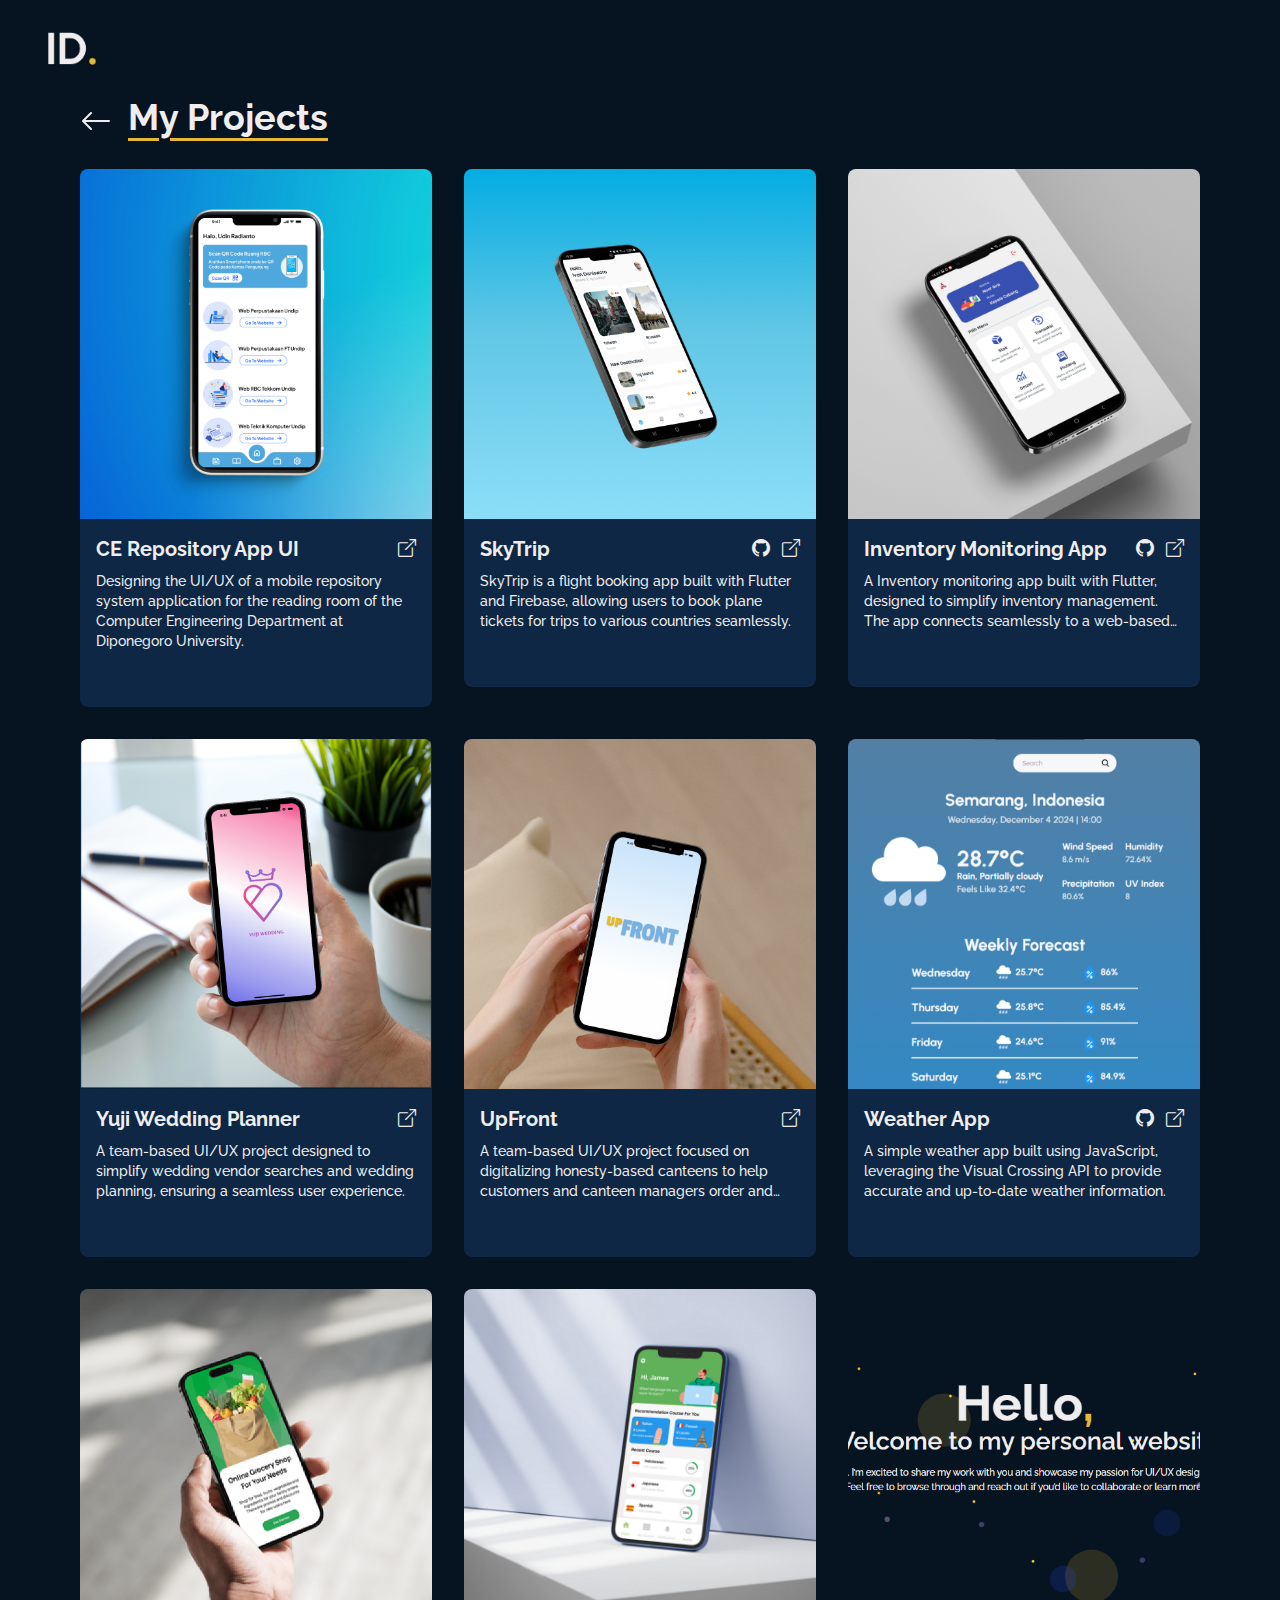
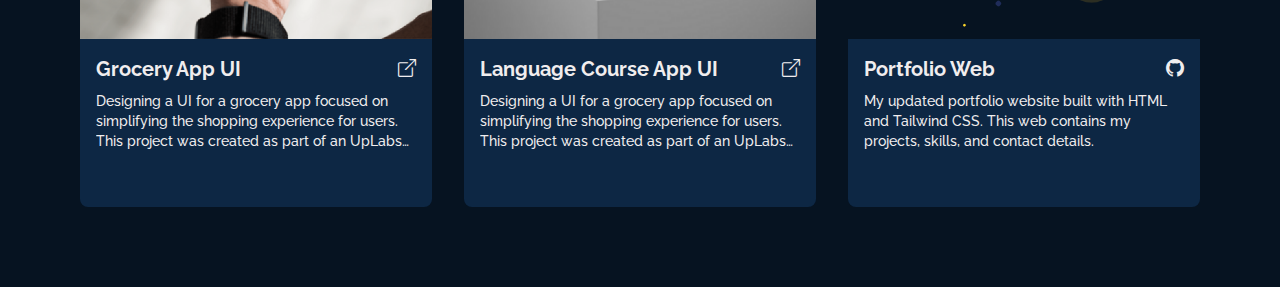
==== commit 3b98946e: "Update" ====
--- a/projects.html
+++ b/projects.html
@@ -88,6 +88,11 @@
                   <a href="https://github.com/ivand38/SkyTrip" target="_blank"
                     ><i class="bi bi-github"></i
                   ></a>
+                  <a
+                    href="https://www.youtube.com/watch?v=VSHteTNn8t8"
+                    target="_blank"
+                    ><i class="bi bi-box-arrow-up-right"></i
+                  ></a>
                 </div>
               </div>
               <p class="text-sm font-medium line-clamp-4 mb-4">
